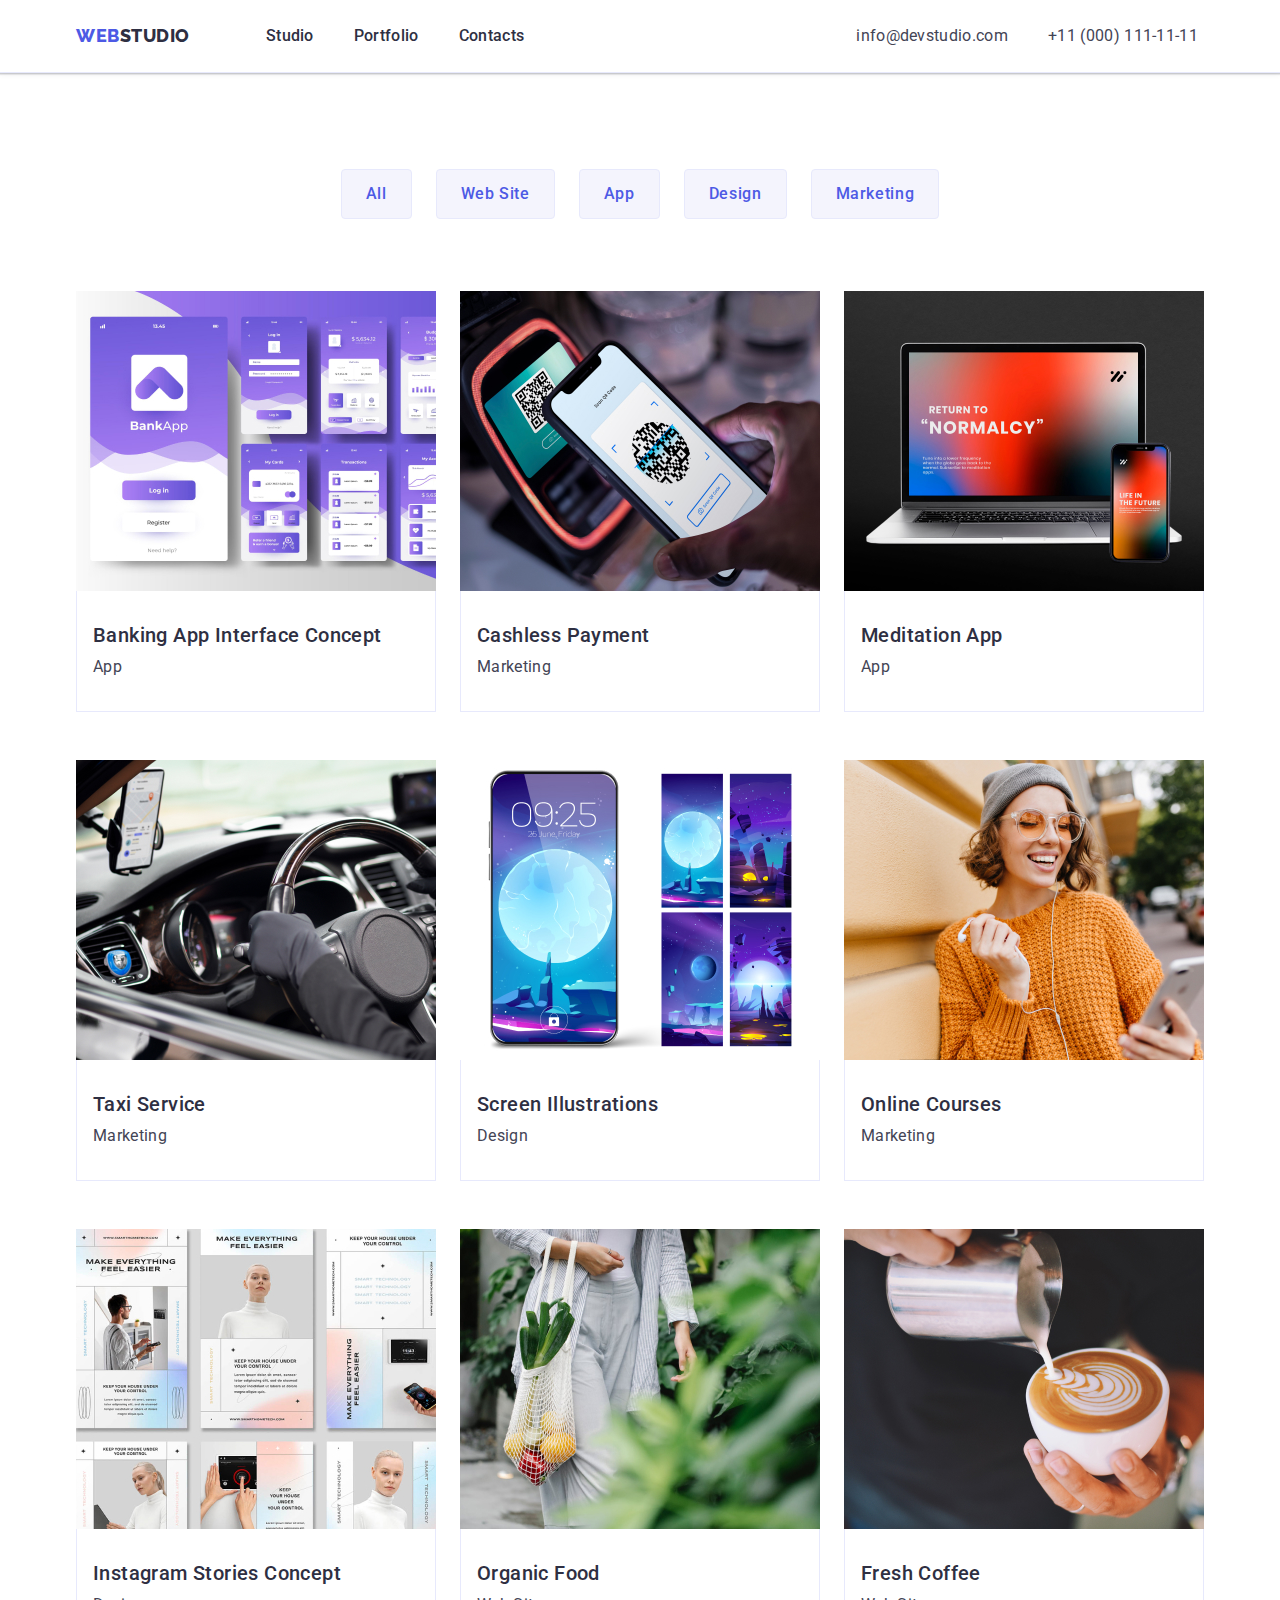
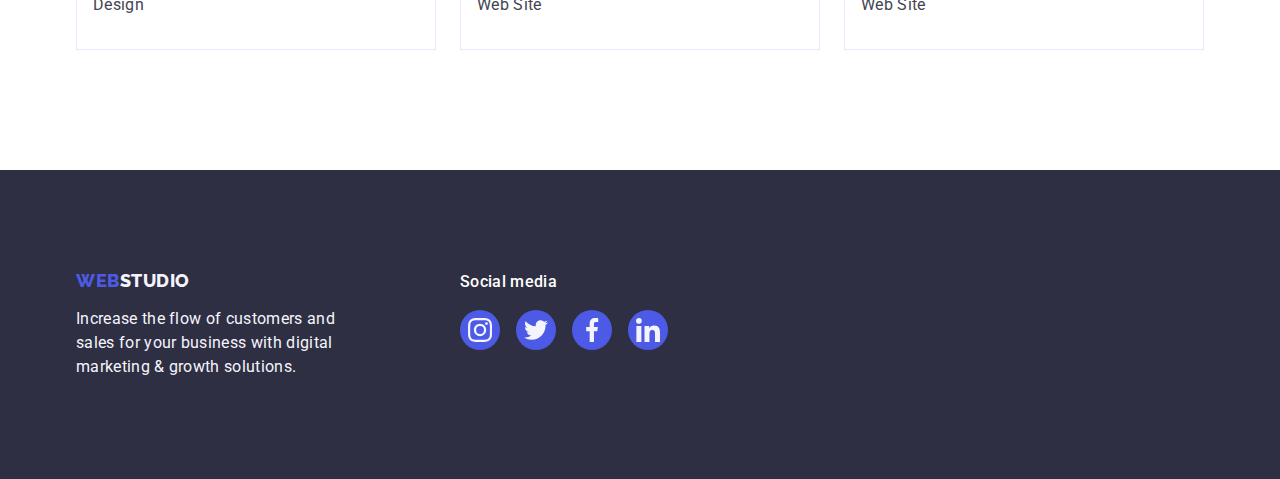
==== portfolio.html @ 6460a9c8 "Initial commit" ====
<!DOCTYPE html>
<html lang="en">
<head>
    <meta charset="UTF-8">
    <meta name="viewport" content="width=device-width, initial-scale=1.0">
    <title>Document</title>
    <link rel="stylesheet" href="https://cdnjs.cloudflare.com/ajax/libs/modern-normalize/1.0.0/modern-normalize.min.css">
    <link rel="stylesheet" href="./css/styles.css">
    <link rel="preconnect" href="https://fonts.googleapis.com">
    <link rel="preconnect" href="https://fonts.gstatic.com" crossorigin>
    <link href="https://fonts.googleapis.com/css2?family=Raleway:wght@800&family=Roboto:wght@400;500;700;900&display=swap" rel="stylesheet">
</head>
<body>
    <header class="header">
        <div class="first container">
            <nav class="navigation">
                <a href="./index.html" class="logo-link link">Web<span class="span">Studio</span></a>
                <ul class="list">
                    <li><a href="./index.html" class="first-link link">Studio</a></li>
                    <li><a href="./portfolio.html" class="first-link link">Portfolio</a></li>
                    <li><a href="" class="first-link link">Contacts</a></li>
                </ul>
            </nav>
            <address class="address">
                <ul class="list">
                    <li><a href="mailto:info@devstudio.com" class="item link">info@devstudio.com</a></li>
                    <li><a href="tel:+110001111111" class="item link">+11 (000) 111-11-11</a></li>
                </ul>
            </address>
        </div>
    </header>
    <main>
        <section class="fifth-section">
            <div class="container">
                <h1 class="visually-hidden">Buttons</h1>
                <ul class="list button-list">
                    <li><button type="button" class="filter-button">All</button></li>
                    <li><button type="button" class="filter-button">Web Site</button></li>
                    <li><button type="button" class="filter-button">App</button></li>
                    <li><button type="button" class="filter-button">Design</button></li>
                    <li><button type="button" class="filter-button">Marketing</button></li>
                </ul>
                <ul class="list app-list">
                    <li class="app-link"> 
                        <a href="" class="link link-shadow">
                            <img src="./images/BankingApp.jpg" alt="purple banking app on screen" width="360" height="300">
                                <div class="app-category">
                                    <h2 class="app">Banking App Interface Concept</h2>
                                    <p class="category paragraph">App</p>
                                </div>
                        </a>
                    </li>
                    <li class="app-link">
                        <a href="" class="link link-shadow">
                            <img src="./images/QR.jpg" alt="cashless payment by smartphone" width="360" height="300">
                                <div class="app-category">
                                    <h2 class="app">Cashless Payment</h2>
                                    <p class="category paragraph">Marketing</p>
                                </div>
                        </a>
                    </li>
                    <li class="app-link">
                        <a href="" class="link link-shadow">
                            <img src="./images/MacAndSmartphone.jpg" alt="some app for computer and smartphone" width="360" height="300">
                                <div class="app-category">
                                    <h2 class="app">Meditation App</h2>
                                    <p class="category paragraph">App</p>
                                </div>
                        </a>
                    </li>
                    <li class="app-link">
                         <a href="" class="link link-shadow">
                            <img src="./images/Taxi.jpg" alt="black taxi car" width="360" height="300">
                                <div class="app-category">
                                    <h2 class="app">Taxi Service</h2>
                                    <p class="category paragraph">Marketing</p>
                                </div>
                        </a>
                    </li>
                    <li class="app-link">
                        <a href="" class="link link-shadow">
                            <img src="./images/Screen.jpg" alt="galaxy pictures" width="360" height="300">
                                <div class="app-category">
                                    <h2 class="app">Screen Illustrations</h2>
                                    <p class="category paragraph">Design</p>
                                 </div>
                        </a>
                    </li>
                    <li class="app-link">
                        <a href="" class="link link-shadow">
                            <img src="./images/Girl.jpg" alt="smiling girl in a orange jumper" width="360" height="300">
                                <div class="app-category">
                                    <h2 class="app">Online Courses</h2>
                                    <p class="category paragraph">Marketing</p>
                                </div>
                        </a>
                    </li>
                    <li class="app-link">
                        <a href="" class="link link-shadow">
                            <img src="./images/Instagram.jpg" alt="pictures from Instagram" width="360" height="300">
                                <div class="app-category">
                                    <h2 class="app">Instagram Stories Concept</h2>
                                    <p class="category paragraph">Design</p>
                                </div>
                        </a>
                    </li>
                    <li class="app-link">
                        <a href="" class="link link-shadow">
                            <img src="./images/Food.jpg" alt="part of body and food in a organic bag" width="360" height="300">
                                <div class="app-category">
                                    <h2 class="app">Organic Food</h2>
                                    <p class="category paragraph">Web Site</p>
                                </div>
                        </a>
                    </li>
                    <li class="app-link">
                        <a href="" class="link link-shadow">
                            <img src="./images/Coffee.jpg" alt="a man preparing a cap of coffee" width="360" height="300">
                                <div class="app-category">
                                    <h2 class="app">Fresh Coffee</h2>
                                    <p class="category paragraph">Web Site</p>
                                </div>
                        </a>
                    </li>
                </ul>
            </div>
        </section>
    </main>
    <footer class="background">
        <div class="container footer-changes">
            <div class="container-footer-changes">
                <a href="./index.html" class="logo-link link link-block">Web<span class="second-span">Studio</span></a>
                <p class="second-paragraph">Increase the flow of customers and sales for your business with digital marketing & growth solutions.</p>
            </div>
            <div>
                <p class="social-media-links">Social media</p>
                <ul class="social-links-footer">
                    <li class="social">
                        <a href="" class="social-link-items items-two">
                            <svg 
                            class="social-item" 
                            width="24" 
                            height="24"
                            style="fill: #f4f4fd;">
                                <use href="./images/icons.svg#icon-instagram-2"></use>
                            </svg>
                        </a>
                    </li>
                    <li class="social">
                        <a href="" class="social-link-items items-two">
                            <svg 
                            class="social-item" 
                            width="24" 
                            height="24"
                            style="fill: #f4f4fd;">
                                <use href="./images/icons.svg#icon-twitter-1"></use>
                            </svg>
                        </a>
                    </li>
                    <li class="social">
                        <a href="" class="social-link-items items-two">
                            <svg 
                            class="social-item" 
                            width="24" 
                            height="24"
                            style="fill: #f4f4fd;">
                                <use href="./images/icons.svg#icon-facebook-1"></use>
                            </svg>
                        </a>
                    </li>
                    <li class="social">
                        <a href="" class="social-link-items items-two">
                            <svg 
                            class="social-item" 
                            width="24" 
                            height="24"
                            style="fill: #f4f4fd;">
                                <use href="./images/icons.svg#icon-linkedin-1"></use>
                            </svg>
                        </a>
                    </li>
                </ul>
            </div>
        </div>
    </footer>  
</body>
</html>
---- css/styles.css ----
:root {
    --main-text-color: #434455;
    --headers-color: #2e2f42;
    --footer-background-color: #2e2f42;
    --logo-color: #4d5ae5;
}
body {
    font-family: 'Roboto', sans-serif;
    color: var(--main-text-color);
    background-color: #ffffff;
}
ul {
    list-style-type: none;
}
ul,
ol {
  list-style: none;
  margin: 0;
  padding-left: 0;
}
.list {
  list-style: none;
  margin: 0;
  padding-left: 0;
}
* {
    box-sizing: border-box;
    padding: 0;
    margin: 0;
}
.logo-link {
    color:#4d5ae5;
    text-decoration: none;
    font-family: 'Raleway', sans-serif;
    font-size: 18px;
    font-weight: 800;
    line-height: 1.17;
    letter-spacing: 0.03em;
    text-transform: uppercase;
}
.logo-link > .span {
    color: #2e2f42;
}
.list {
    list-style-type: none;
}
.list {
    list-style: none;
}
.first-link {
    color:#2e2f42;
    text-decoration: none;
    font-size: 16px;
    font-weight: 500;
    line-height: 1.5;
    letter-spacing: 0.02em;
}
.first-link:hover,
.first-link:focus {
    text-decoration: none;
    color: #404bbf;
}
.address {
    font-style: normal;
}
.item {
    color: #434455;
    text-decoration: none;
    font-size: 16px;
    line-height: 1.5;
    letter-spacing: 0.02em;
}
.item:hover,
.item:focus {
    color: #404bbf;
}
.first-section {
    background-color: #2e2f42;
}
.title {
    color: #ffffff;
    font-size: 56px;
    font-weight:700;
    line-height: 1.07;
    letter-spacing: 0.02em;
    text-align: center;
}
.first-button {
    color: #ffffff;
    background-color: #4d5ae5;
    font-size: 16px;
    font-weight: 500;
    line-height: 1.5;
    letter-spacing: 0.04em;
    cursor: pointer;
    font-family: 'Roboto', sans-serif;
}
.first-button:hover,
.first-button:focus {
    background-color: #404BBF;
}
.title-list {
    list-style: none;
}
.title-two {
    color: #2e2f42;
    font-size: 20px;
    font-weight: 500;
    line-height: 1.2;
    letter-spacing: 0.02em;
}
.paragraph {
    color: #434455;
    font-size: 16px;
    line-height: 1.5;
    letter-spacing: 0.02em;
}
.title-list-two {
    color: #2e2f42;
    font-size: 36px;
    font-weight: 700;
    line-height: 1.11;
    text-align: center;
    letter-spacing: 0.02em;
    text-transform: capitalize;
}
.section-four {
    background: #F4F4FD;
    flex-shrink: 0;
}
.title-four {
    color: #2e2f42;
    font-size: 36px;
    font-weight: 700;
    line-height: 1.11;
    text-align: center;
    letter-spacing: 0.02em;
    text-transform: capitalize;
}
.people {
    background-color: #FFFFFF;
}

.background {
    background-color: #2e2f42;
    flex-shrink: 0;
}
.second-paragraph {
        line-height: 1.5;
        color: #F4F4FD;
        letter-spacing: 0.02em;
}
.logo-link {
    color:#4d5ae5;
    text-decoration: none;
    font-family: 'Raleway', sans-serif;
    font-size: 18px;
    font-weight: 800;
    line-height: 1.17;
    letter-spacing: 0.03em;
    text-transform: uppercase;
}
.logo-link > .second-span {
    color: #f4f4fd;
}

.filter-button {
    color:#4d5ae5;
    background-color: #F4F4FD;
    font-family: inherit;
    font-weight: 500;
    font-size: 16px;
    line-height: 1.5;
    letter-spacing: 0.04em;
}
.filter-button:hover,
.filter-button:focus {
    color: #FFFFFF;
    background-color: #404BBF;
    cursor: pointer;
}
.list {
    list-style: none;
}
.link {
    text-decoration: none;
    display: block;
}
.app {
    font-weight: 500;
    font-size: 20px;
    line-height: 1.2;
    letter-spacing: 0.02em;
    color: #2e2f42;
}
img {
    display: block;
}
.header {
    border-bottom: 1px solid #e7e9fc;
}
.first {
    display: flex
}
.container {
    width: 1158px;
    margin: 0 auto;
    padding: 0px 15px;
}
.navigation {
    display: flex;
    align-items: center;
    padding-right: 332px;
}
.logo-link {
    margin-right: 76px;
}
.list {
    display: flex;
    gap: 40px;
}
.first-link {
    padding: 24px 0px;
}
.address {
    padding: 24px 0px;
}
.first-section {
    padding:188px 0px;
    background-image: linear-gradient(rgba(46, 47, 66, 0.7), rgba(46, 47, 66, 0.7)),
    url(../images/background.jpg);
    max-width: 1440px;
    height: 600px;
    flex-shrink: 0;
    background-repeat: no-repeat;
    background-position: center;
    background-size: cover;
    margin: 0 auto;
}
.title {
    max-width: 496px;
    margin: 0 auto;
    padding-bottom: 48px;
}
.first-button {
    display: block;
    min-width: 169px;
    height: 56px;
    border: none;
    border-radius: 4px;
    margin: 0 auto;
    padding: 16px 32px;
    align-items: flex-start;
    gap: 10px;
}
.second-section {
    padding: 120px 0px;

}
.visually-hidden {
    position: absolute;
    width: 1px;
    height: 1px;
    margin: -1px;
    border: 0;
    padding: 0;
    white-space: nowrap;
    clip-path: inset(100%);
    clip: rect(0 0 0 0);
    overflow: hidden;
}
.list-two {
    gap: 24px;
}
.list {
    list-style: none;
    margin: 0;
    padding-left: 0;  
}
.title-list {
    width: calc((100% - 72px)/4);
}
.title-two {
    margin-bottom: 8px;
}
.third-section {
    padding-bottom: 120px;
}
.title-list-two {
    margin-bottom: 72px;
}
.section-four {
    padding: 120px 0px;
}
.title-four {
    margin-bottom: 72px;
}
.people {
    width: calc((100% - 72px)/4);
    border-radius: 0px 0px 4px 4px;
    box-shadow: 0px 1px 6px rgba(46, 47, 66, 0.08), 
    0px 1px 1px rgba(46, 47, 66, 0.16), 
    0px 2px 1px rgba(46, 47, 66, 0.08);
}
.second {
    padding: 32px 0px;
}
.title-second {
    text-align: center;
}
.paragraph {
    text-align: center;
}
.margin-paragraph {
    margin-bottom: 8px;
}
.background {
    padding: 100px 0;
}
.link-block {
    display: inline-block;
    margin-bottom: 16px;
}
.second-paragraph {
    max-width: 264px;
}
.fifth-section {
    padding-top: 96px;
    padding-bottom: 120px;
}
.button-list {
    justify-content: center;
    gap: 24px;
    margin-bottom: 72px;
}
.filter-button  {
    padding: 12px 24px;
    border: 1px solid #e7e9fc;
    border-radius: 4px;
}
.filter-button:hover,
.filter-button:focus {
    border: 1px solid transparent;
    box-shadow: 0px 3px 1px rgba(0, 0, 0, 0.1), 
    0px 2px 1px rgba(0, 0, 0, 0.08), 
    0px 2px 2px rgba(0, 0, 0, 0.12);
}
.app-list {
    display: flex;
    flex-wrap: wrap;
    column-gap: 24px;
    row-gap: 48px;
}
.app-link {
    width: calc((100% - 48px)/3);
    display: block;
}
.link-shadow:hover,
.link-shadow:focus {
    box-shadow: 0px 1px 6px rgba(46, 47, 66, 0.08), 
    0px 1px 1px rgba(46, 47, 66, 0.16), 
    0px 2px 1px rgba(46, 47, 66, 0.08);
}
.app-category {
    padding: 32px 16px;
    border: 1px solid #e7e9fc;
    border-top: none;
}
.app {
    margin-bottom: 8px;
}
.category {
    text-align: left;
}
header {
    box-shadow: 0px 2px 1px rgba(46, 47, 66, 0.08),
    0px 1px 1px rgb(46, 47, 66, 0.16),
    0px 1px 6px rgba(46, 47, 66, 0.08);
}
.icons {
    display: flex;
    align-items: center;
    justify-content: center;
    width: 264px;
    height: 112px;
    background: #f4f4fd;
    border-radius: 4px;
    margin-bottom: 8px;
}
.icons > svg {
    display: block;
    width: 64px;
    height: 64px;
}
.social-links {
    display: flex;
    justify-content: center;
    gap: 24px;
}
.social {
    width: 40px;
    height: 40px;
}
.social-link-items {
    width: 100%;
    height: 100%;
    background-color: #4d5ae5;
    border-radius: 50%;
    display: flex;
    align-items: center;
    justify-content: center;
}
.social-link-items:hover,
.social-link-items:focus {
    background-color: #404bbf;
}
.section-five {
    padding: 120px 0;
}
.customers {
    font-size: 36px;
    line-height: 1.11;
    color: #2e2f42;
    margin-bottom: 72px;
    text-align: center;  
}
.customers-list {
    display: flex;
    gap: 24px;
}
.customer-icon {
    width: calc((100% - 120px)/6);
    height: 88px;
}
.customer-link {
    width: 100%;
    height: 100%;
    border: 1px solid #8e8f99;
    border-radius: 4px;
    display: flex;
    align-items: center;
    justify-content: center;
    color: #8e8f99;
}
.customer-link:hover,
.customer-link:focus {
    color: #404bbf;
    border-color: #404bbf;
}
.footer-changes {
    display: flex;
    align-items: baseline;
}
.container-footer-changes {
    margin-right: 120px;
}
.social-media-links {
    font-weight: 500;
    font-size: 16px;
    line-height: 1.5;
    letter-spacing: 0.02em;
    color: #FFFFFF;
    margin-bottom: 16px;
}
.social-links-footer {
    display: flex;
    gap: 16px
}
.social-media-item {
    width: 100%;
    height: 100%;
    background-color: #4d5ae5;
}
.items-two:hover,
.items-two:focus {
    background-color: #31d0aa;
}
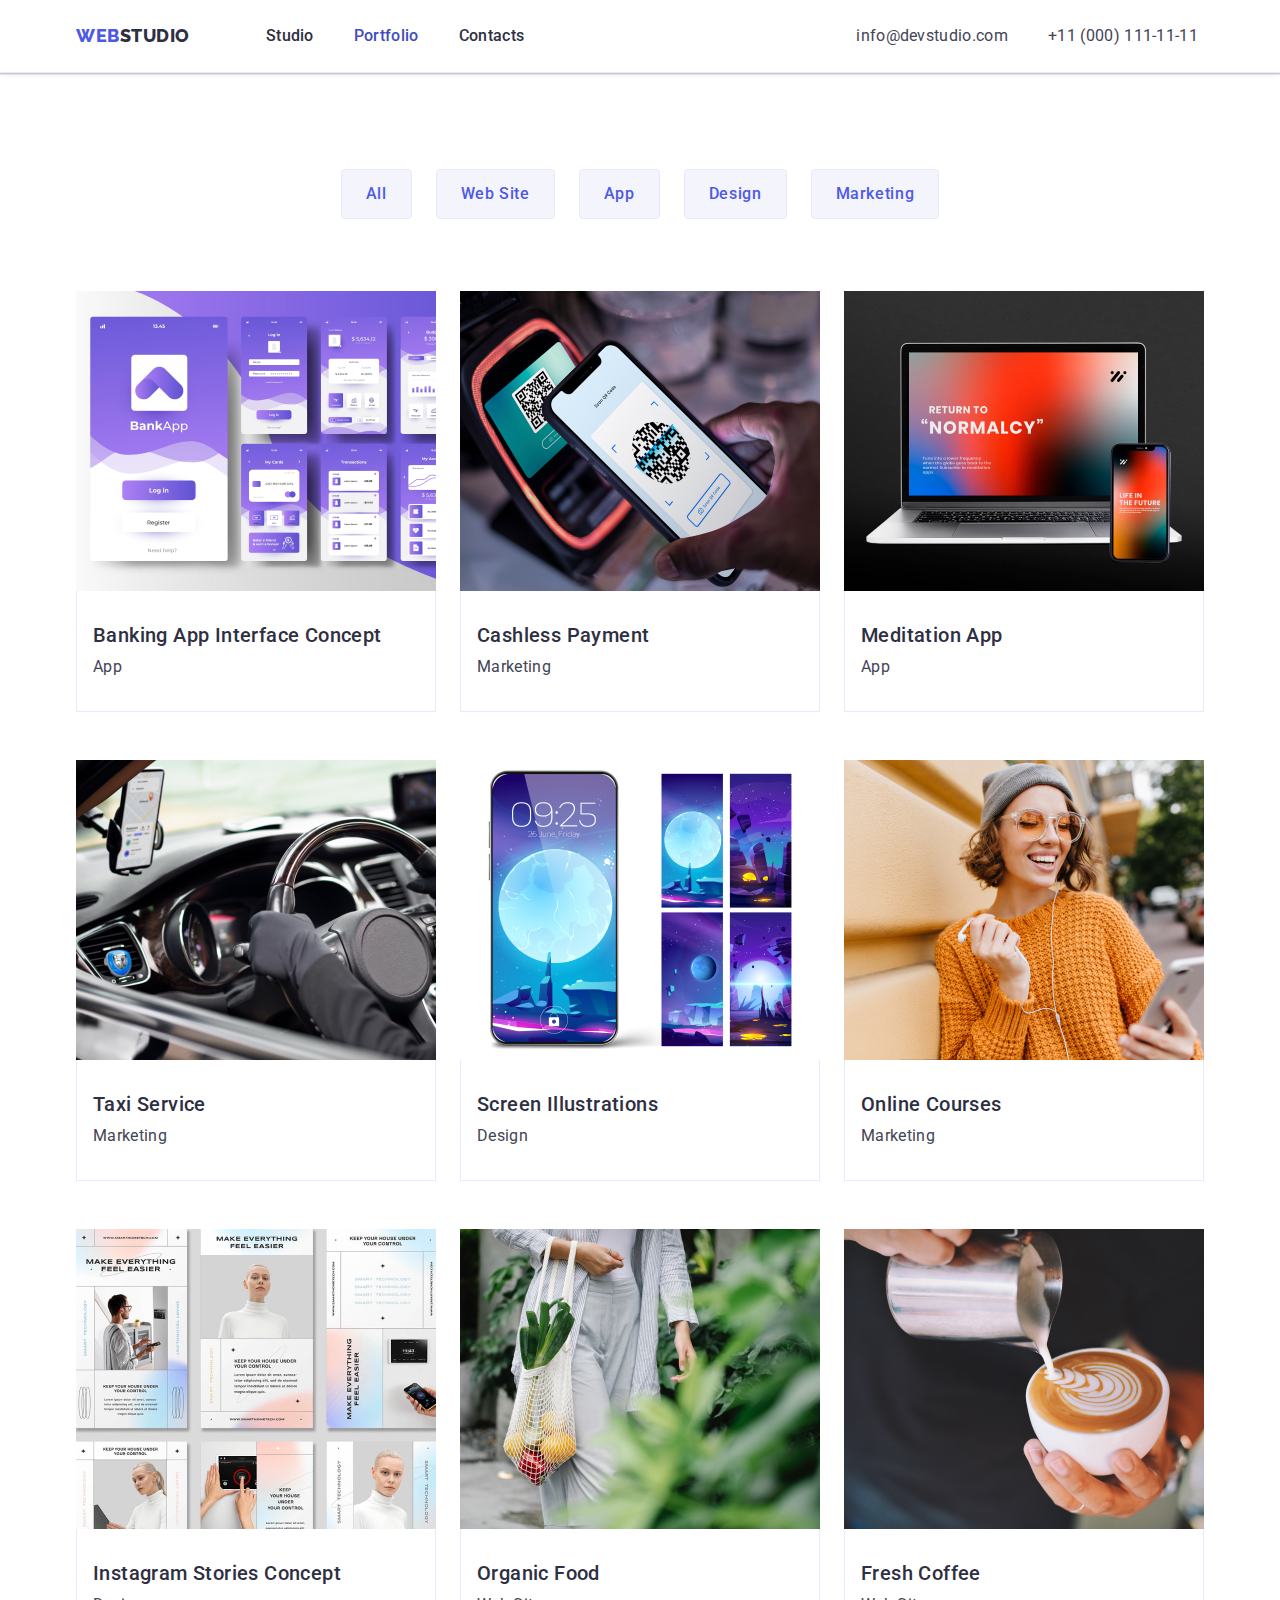
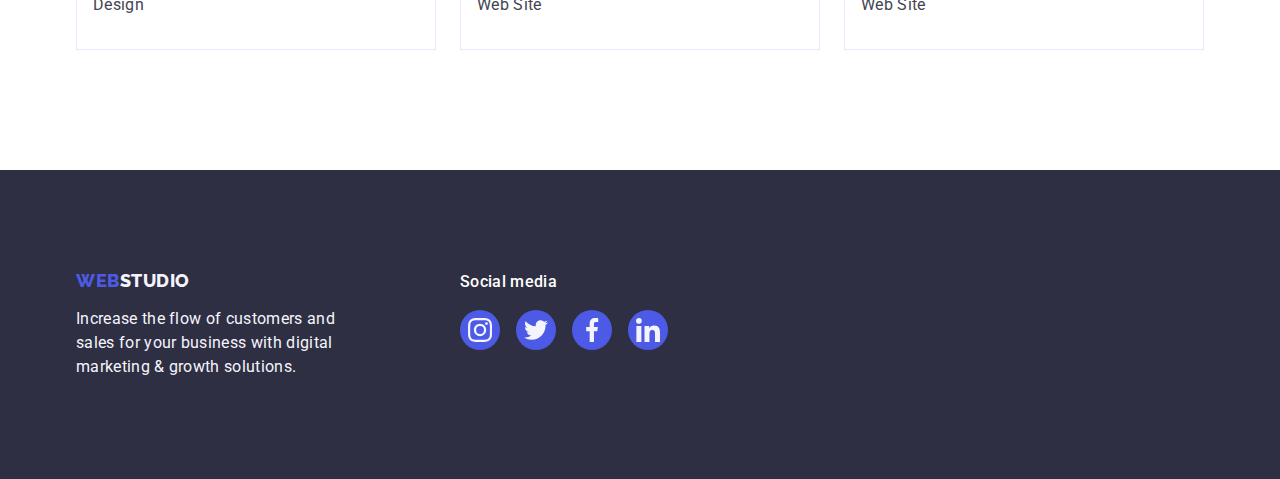
==== commit 5e7f1355: "4" ====
--- a/portfolio.html
+++ b/portfolio.html
@@ -17,7 +17,7 @@
                 <a href="./index.html" class="logo-link link">Web<span class="span">Studio</span></a>
                 <ul class="list">
                     <li><a href="./index.html" class="first-link link">Studio</a></li>
-                    <li><a href="./portfolio.html" class="first-link link">Portfolio</a></li>
+                    <li><a href="./portfolio.html" class="first-link link first-link-portfolio">Portfolio</a></li>
                     <li><a href="" class="first-link link">Contacts</a></li>
                 </ul>
             </nav>
--- a/css/styles.css
+++ b/css/styles.css
@@ -54,11 +54,26 @@
     font-weight: 500;
     line-height: 1.5;
     letter-spacing: 0.02em;
+    transition: color 250ms cubic-bezier(0.4, 0, 0.2, 1);
 }
 .first-link:hover,
 .first-link:focus {
     text-decoration: none;
     color: #404bbf;
+}
+.first-link-studio {
+    position: relative;
+    color: #404bbf;
+}
+.first-link-studio::after {
+    content:'';
+    position: absolute;
+    left: 0;
+    bottom: -1px;
+    height: 4px;
+    width: 100%;
+    background-color: #404bbf;
+    border-radius: 2px;
 }
 .address {
     font-style: normal;
@@ -69,11 +84,13 @@
     font-size: 16px;
     line-height: 1.5;
     letter-spacing: 0.02em;
+    transition: color 250ms cubic-bezier(0.4, 0, 0.2, 1);
 }
 .item:hover,
 .item:focus {
     color: #404bbf;
 }
+
 .first-section {
     background-color: #2e2f42;
 }
@@ -94,6 +111,7 @@
     letter-spacing: 0.04em;
     cursor: pointer;
     font-family: 'Roboto', sans-serif;
+    transition: background-color 250ms cubic-bezier(0.4, 0, 0.2, 1);
 }
 .first-button:hover,
 .first-button:focus {
@@ -172,6 +190,10 @@
     font-size: 16px;
     line-height: 1.5;
     letter-spacing: 0.04em;
+    transition: color 250ms cubic-bezier(0.4, 0, 0.2, 1), 
+    background-color 250ms cubic-bezier(0.4, 0, 0.2, 1), 
+    border-color 250ms cubic-bezier(0.4, 0, 0.2, 1), 
+    box-shadow 250ms cubic-bezier(0.4, 0, 0.2, 1);
 }
 .filter-button:hover,
 .filter-button:focus {
@@ -354,6 +376,7 @@
 .app-link {
     width: calc((100% - 48px)/3);
     display: block;
+    transition: box-shadow 250ms cubic-bezier(0.4, 0, 0.2, 1);
 }
 .link-shadow:hover,
 .link-shadow:focus {
@@ -409,6 +432,7 @@
     display: flex;
     align-items: center;
     justify-content: center;
+    transition: background-color 250ms cubic-bezier(0.4, 0, 0.2, 1);
 }
 .social-link-items:hover,
 .social-link-items:focus {
@@ -431,6 +455,7 @@
 .customer-icon {
     width: calc((100% - 120px)/6);
     height: 88px;
+    transition: border-color 250ms cubic-bezier(0.4, 0, 0.2, 1), color 250ms cubic-bezier(0.4, 0, 0.2, 1);
 }
 .customer-link {
     width: 100%;
@@ -475,6 +500,78 @@
 .items-two:focus {
     background-color: #31d0aa;
 }
+.first-link-studio{
+    position: relative;
+    color: #404bbf;
+}
+.modal-window {
+    position: fixed;
+    top: 0;
+    left: 0;
+    width: 100%;
+    height: 100%;
+    background-color: rgba(46,47,66, 0.4);
+    transition: opacity 250ms cubic-bezier(0.4, 0, 0.2, 1),  visibility 250ms cubic-bezier(0.4, 0, 0.2, 1);
+}
+.is-hidden {
+    opacity: 0;
+    visibility: hidden;
+    pointer-events: none;
+}
+.window {
+    position: absolute;
+    top: 50%;
+    left: 50%;
+    transform: translate(-50%, -50%)scale(1);
+    width: 408px;
+    min-height: 584px;
+    background-color: #fcfcfc;
+    box-shadow: 0px 1px 1px rgba(0, 0, 0, 0.14), 0px 1px 3px rgba(0, 0, 0, 0.12), 0px 2px 1px rgba(0, 0, 0, 0.2);
+    border-radius: 4px;
+    transition: transform 250ms cubic-bezier(0.4, 0, 0.2, 1);
+}
+.x-close {
+    position: absolute;
+    top: 24px;
+    right: 24px;
+    width: 24px;
+    height: 24px;
+    border-radius: 50%;
+    display: flex;
+    align-items: center;
+    justify-content: center;
+    background-color: #e7e9fc;
+    border: 1px solid rgba(0, 0, 0, 0.1);
+    padding: 0;
+    cursor: pointer;
+    transition: background-color 250ms cubic-bezier(0.4, 0, 0.2, 1), border 250ms cubic-bezier(0.4, 0, 0.2, 1);
+}
+.x-close:hover {
+    background-color: #404bbf;
+    border: none;
+}
+.close {
+    transition: fill 250ms cubic-bezier(0.4, 0, 0.2, 1);
+}
+.close:hover{
+    border: none;
+    fill: #ffffff;
+}
+.first-link-portfolio {
+    position: relative;
+    color: #404bbf;
+}
+.first-link-portfolio::after {
+    content: '';
+    position: absolute;
+    left: 0;
+    bottom: -1px;
+    height: 4px;
+    background-color: #404bbf;
+    border-radius: 2px;
+}
+
+
 
 
 
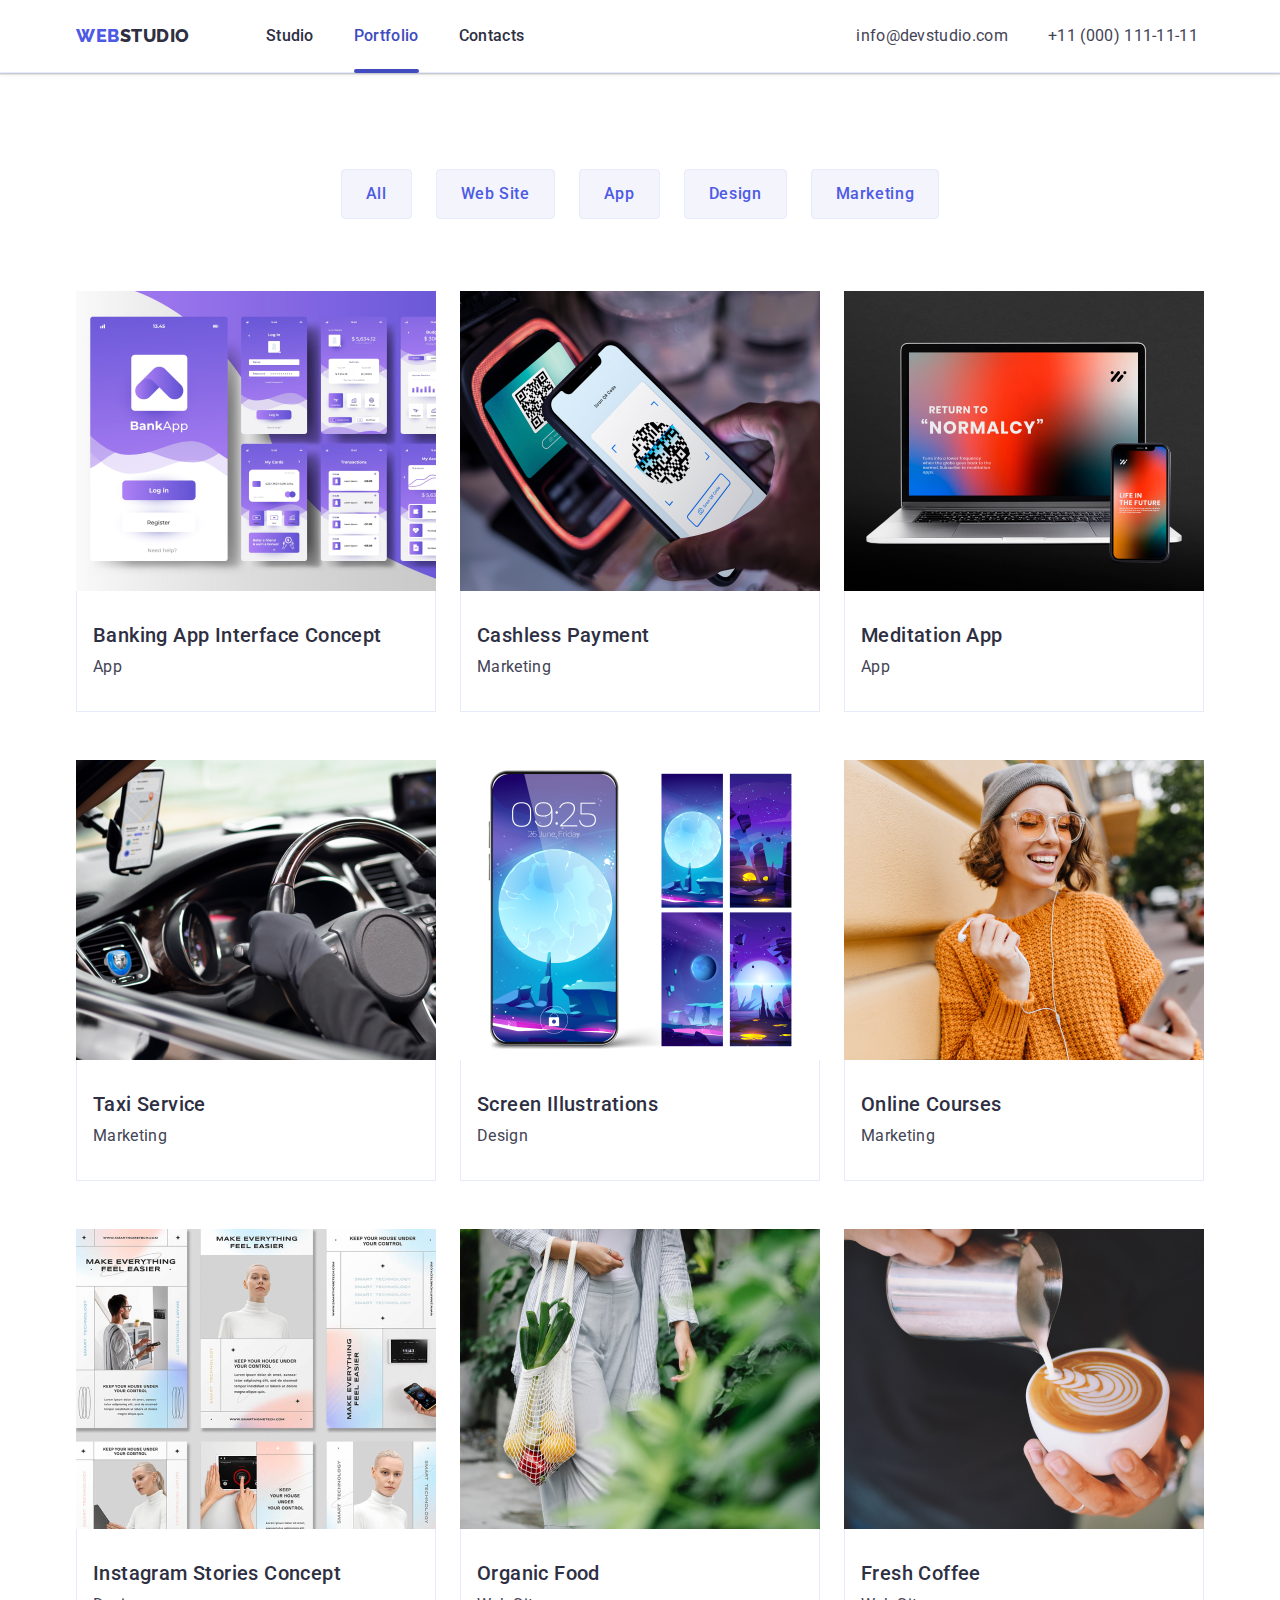
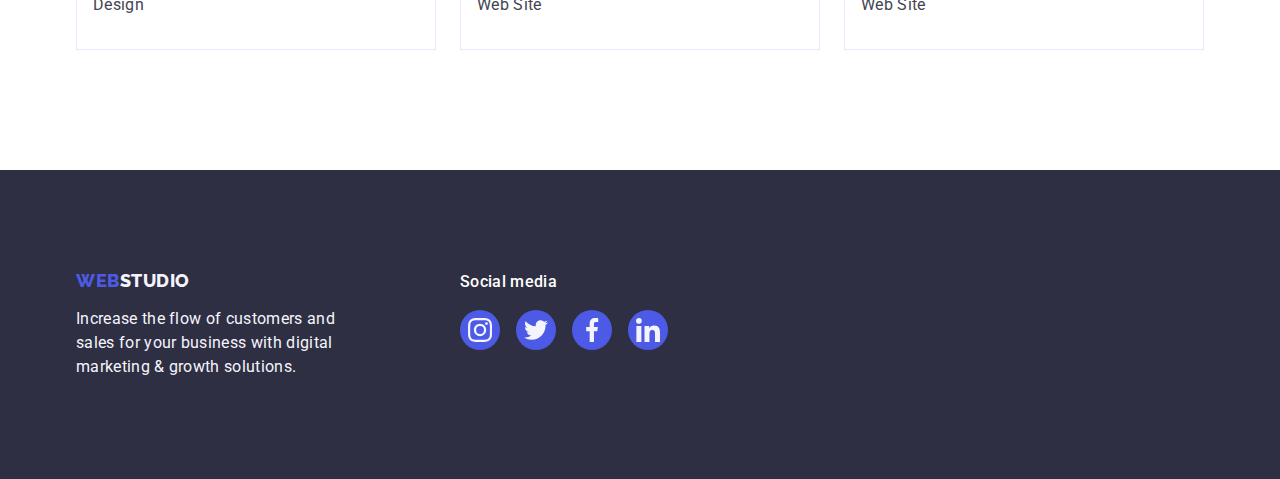
==== commit 58680e1f: "8" ====
--- a/portfolio.html
+++ b/portfolio.html
@@ -43,7 +43,10 @@
                 <ul class="list app-list">
                     <li class="app-link"> 
                         <a href="" class="link link-shadow">
-                            <img src="./images/BankingApp.jpg" alt="purple banking app on screen" width="360" height="300">
+                            <div class="card">
+                                <img src="./images/BankingApp.jpg" alt="purple banking app on screen" width="360" height="300">
+                                <p class="animation-paragraph">14 Stylish and User-Friendly App Design Concepts · Task Manager App · Calorie Tracker App · Exotic Fruit Ecommerce App · Cloud Storage App</p>
+                            </div>
                                 <div class="app-category">
                                     <h2 class="app">Banking App Interface Concept</h2>
                                     <p class="category paragraph">App</p>
@@ -52,7 +55,11 @@
                     </li>
                     <li class="app-link">
                         <a href="" class="link link-shadow">
-                            <img src="./images/QR.jpg" alt="cashless payment by smartphone" width="360" height="300">
+                            <div class="card">
+                                <img src="./images/QR.jpg" alt="cashless payment by smartphone" width="360" height="300">
+                                <p class="animation-paragraph">14 Stylish and User-Friendly App Design Concepts · 
+                                    Task Manager App · Calorie Tracker App · Exotic Fruit Ecommerce App · Cloud Storage App</p>
+                            </div>
                                 <div class="app-category">
                                     <h2 class="app">Cashless Payment</h2>
                                     <p class="category paragraph">Marketing</p>
@@ -61,7 +68,11 @@
                     </li>
                     <li class="app-link">
                         <a href="" class="link link-shadow">
-                            <img src="./images/MacAndSmartphone.jpg" alt="some app for computer and smartphone" width="360" height="300">
+                            <div class="card">
+                                <img src="./images/MacAndSmartphone.jpg" alt="some app for computer and smartphone" width="360" height="300">
+                                <p class="animation-paragraph">14 Stylish and User-Friendly App Design Concepts · 
+                                    Task Manager App · Calorie Tracker App · Exotic Fruit Ecommerce App · Cloud Storage App</p>
+                            </div>
                                 <div class="app-category">
                                     <h2 class="app">Meditation App</h2>
                                     <p class="category paragraph">App</p>
@@ -70,7 +81,11 @@
                     </li>
                     <li class="app-link">
                          <a href="" class="link link-shadow">
-                            <img src="./images/Taxi.jpg" alt="black taxi car" width="360" height="300">
+                            <div class="card">
+                                <img src="./images/Taxi.jpg" alt="black taxi car" width="360" height="300">
+                                <p class="animation-paragraph">14 Stylish and User-Friendly App Design Concepts · 
+                                    Task Manager App · Calorie Tracker App · Exotic Fruit Ecommerce App · Cloud Storage App</p>
+                            </div>  
                                 <div class="app-category">
                                     <h2 class="app">Taxi Service</h2>
                                     <p class="category paragraph">Marketing</p>
@@ -79,7 +94,11 @@
                     </li>
                     <li class="app-link">
                         <a href="" class="link link-shadow">
-                            <img src="./images/Screen.jpg" alt="galaxy pictures" width="360" height="300">
+                            <div class="card">
+                                <img src="./images/Screen.jpg" alt="galaxy pictures" width="360" height="300">
+                                <p class="animation-paragraph">14 Stylish and User-Friendly App Design Concepts · 
+                                    Task Manager App · Calorie Tracker App · Exotic Fruit Ecommerce App · Cloud Storage App</p>
+                            </div>
                                 <div class="app-category">
                                     <h2 class="app">Screen Illustrations</h2>
                                     <p class="category paragraph">Design</p>
@@ -88,7 +107,11 @@
                     </li>
                     <li class="app-link">
                         <a href="" class="link link-shadow">
-                            <img src="./images/Girl.jpg" alt="smiling girl in a orange jumper" width="360" height="300">
+                            <div class="card">
+                                <img src="./images/Girl.jpg" alt="smiling girl in a orange jumper" width="360" height="300">
+                                <p class="animation-paragraph">14 Stylish and User-Friendly App Design Concepts · 
+                                    Task Manager App · Calorie Tracker App · Exotic Fruit Ecommerce App · Cloud Storage App</p>
+                            </div>
                                 <div class="app-category">
                                     <h2 class="app">Online Courses</h2>
                                     <p class="category paragraph">Marketing</p>
@@ -97,7 +120,11 @@
                     </li>
                     <li class="app-link">
                         <a href="" class="link link-shadow">
-                            <img src="./images/Instagram.jpg" alt="pictures from Instagram" width="360" height="300">
+                            <div class="card">
+                                <img src="./images/Instagram.jpg" alt="pictures from Instagram" width="360" height="300">
+                                <p class="animation-paragraph">14 Stylish and User-Friendly App Design Concepts · 
+                                    Task Manager App · Calorie Tracker App · Exotic Fruit Ecommerce App · Cloud Storage App</p>
+                            </div>
                                 <div class="app-category">
                                     <h2 class="app">Instagram Stories Concept</h2>
                                     <p class="category paragraph">Design</p>
@@ -106,7 +133,11 @@
                     </li>
                     <li class="app-link">
                         <a href="" class="link link-shadow">
-                            <img src="./images/Food.jpg" alt="part of body and food in a organic bag" width="360" height="300">
+                            <div class="card">
+                                <img src="./images/Food.jpg" alt="part of body and food in a organic bag" width="360" height="300">
+                                <p class="animation-paragraph">14 Stylish and User-Friendly App Design Concepts · 
+                                    Task Manager App · Calorie Tracker App · Exotic Fruit Ecommerce App · Cloud Storage App</p>
+                            </div>
                                 <div class="app-category">
                                     <h2 class="app">Organic Food</h2>
                                     <p class="category paragraph">Web Site</p>
@@ -115,7 +146,11 @@
                     </li>
                     <li class="app-link">
                         <a href="" class="link link-shadow">
-                            <img src="./images/Coffee.jpg" alt="a man preparing a cap of coffee" width="360" height="300">
+                            <div class="card">
+                                <img src="./images/Coffee.jpg" alt="a man preparing a cap of coffee" width="360" height="300">
+                                <p class="animation-paragraph">14 Stylish and User-Friendly App Design Concepts · 
+                                    Task Manager App · Calorie Tracker App · Exotic Fruit Ecommerce App · Cloud Storage App</p>
+                            </div>
                                 <div class="app-category">
                                     <h2 class="app">Fresh Coffee</h2>
                                     <p class="category paragraph">Web Site</p>
--- a/css/styles.css
+++ b/css/styles.css
@@ -376,6 +376,8 @@
 .app-link {
     width: calc((100% - 48px)/3);
     display: block;
+}
+.link-shadow {
     transition: box-shadow 250ms cubic-bezier(0.4, 0, 0.2, 1);
 }
 .link-shadow:hover,
@@ -383,6 +385,7 @@
     box-shadow: 0px 1px 6px rgba(46, 47, 66, 0.08), 
     0px 1px 1px rgba(46, 47, 66, 0.16), 
     0px 2px 1px rgba(46, 47, 66, 0.08);
+    transform: translateY(0%);
 }
 .app-category {
     padding: 32px 16px;
@@ -455,7 +458,6 @@
 .customer-icon {
     width: calc((100% - 120px)/6);
     height: 88px;
-    transition: border-color 250ms cubic-bezier(0.4, 0, 0.2, 1), color 250ms cubic-bezier(0.4, 0, 0.2, 1);
 }
 .customer-link {
     width: 100%;
@@ -466,6 +468,7 @@
     align-items: center;
     justify-content: center;
     color: #8e8f99;
+    transition: border-color 250ms cubic-bezier(0.4, 0, 0.2, 1), color 250ms cubic-bezier(0.4, 0, 0.2, 1);
 }
 .customer-link:hover,
 .customer-link:focus {
@@ -546,6 +549,7 @@
     cursor: pointer;
     transition: background-color 250ms cubic-bezier(0.4, 0, 0.2, 1), border 250ms cubic-bezier(0.4, 0, 0.2, 1);
 }
+.x-close:focus,
 .x-close:hover {
     background-color: #404bbf;
     border: none;
@@ -567,9 +571,32 @@
     left: 0;
     bottom: -1px;
     height: 4px;
+    width: 100%;
     background-color: #404bbf;
     border-radius: 2px;
 }
+.card {
+    position: relative;
+    overflow: hidden;
+}
+.card:hover .animation-paragraph,
+.card:focus .animation-paragraph {
+    transform: translateY(0%);
+}
+.animation-paragraph {
+    position:absolute;
+    top: 0;
+    font-size: 16px;
+    line-height: 1.5;
+    letter-spacing: 0.02em;
+    color: #f4f4fd;
+    padding: 40px 32px;
+    background-color: #4d5ae5;
+    height: 100%;
+    width: 100%;
+    transform: translateY(100%);
+    transition: transform 250ms cubic-bezier(0.4, 0, 0.2, 1);
+}
 
 
 
